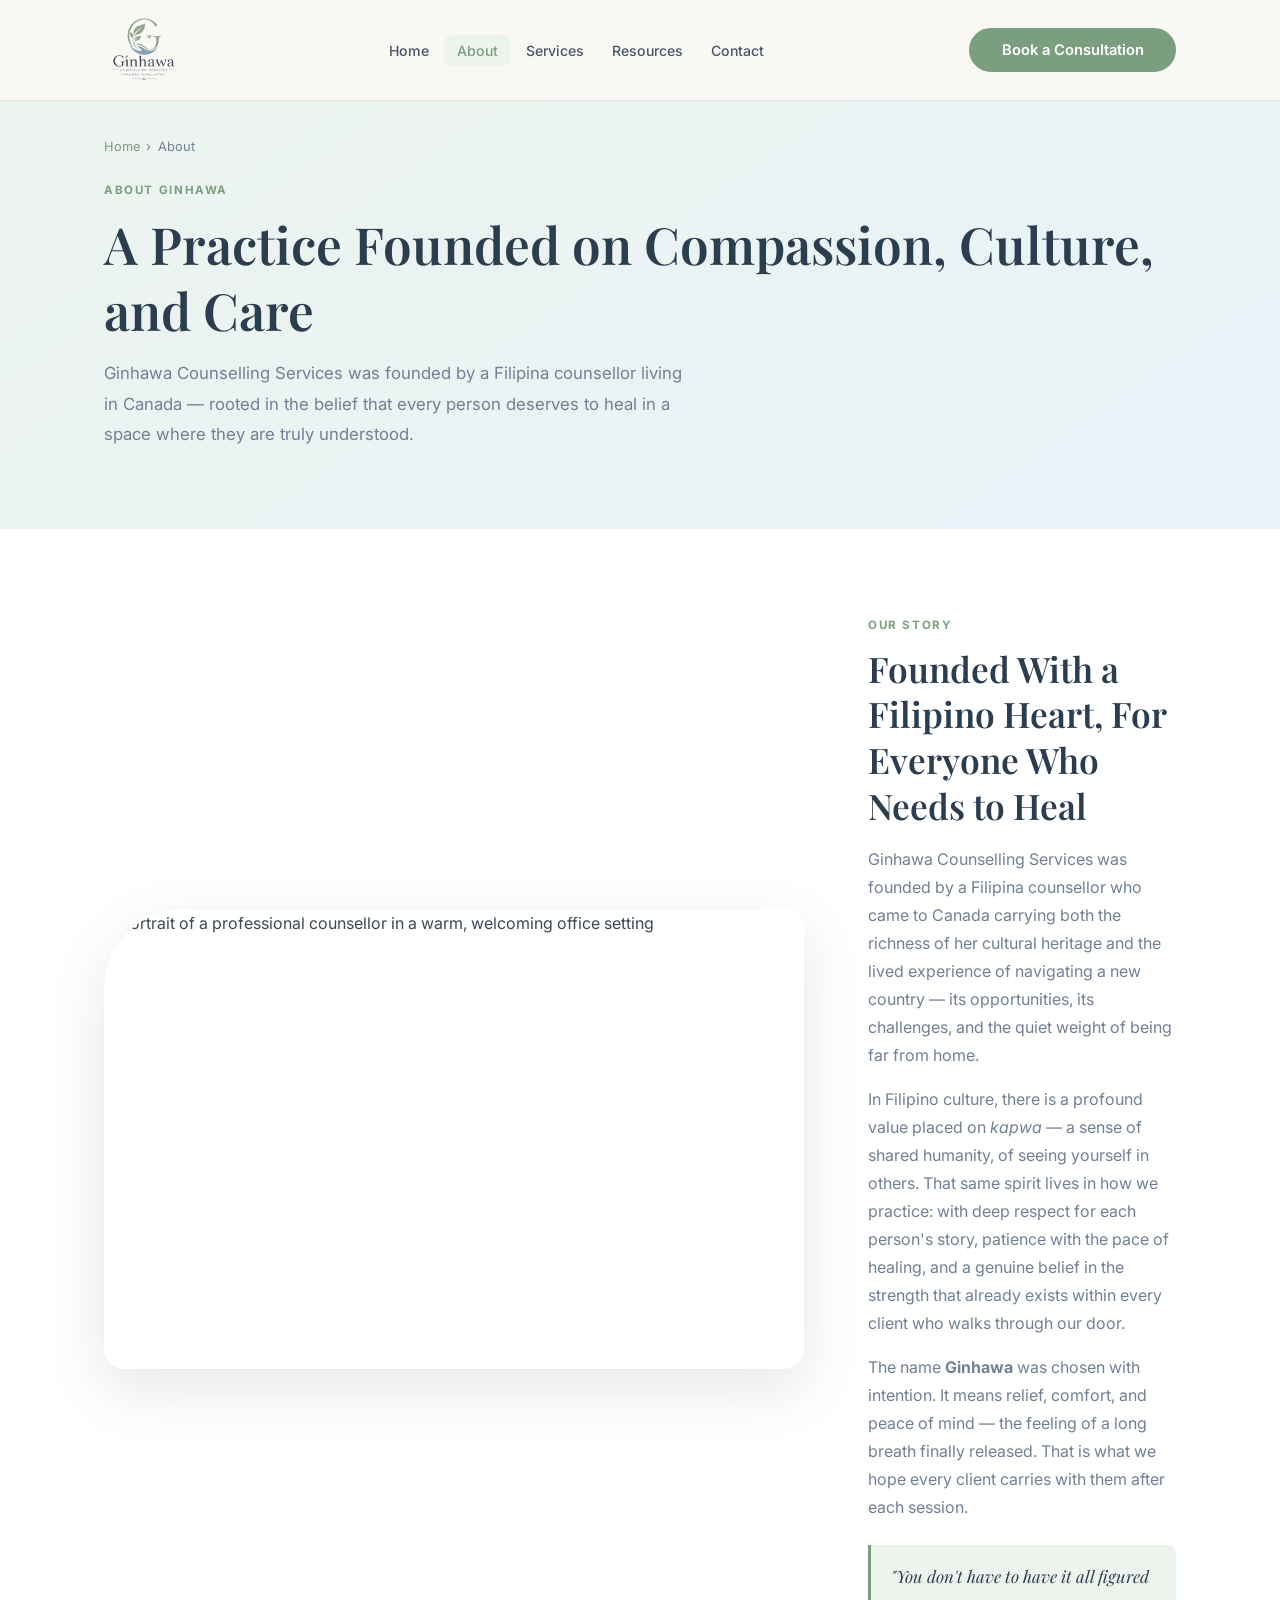
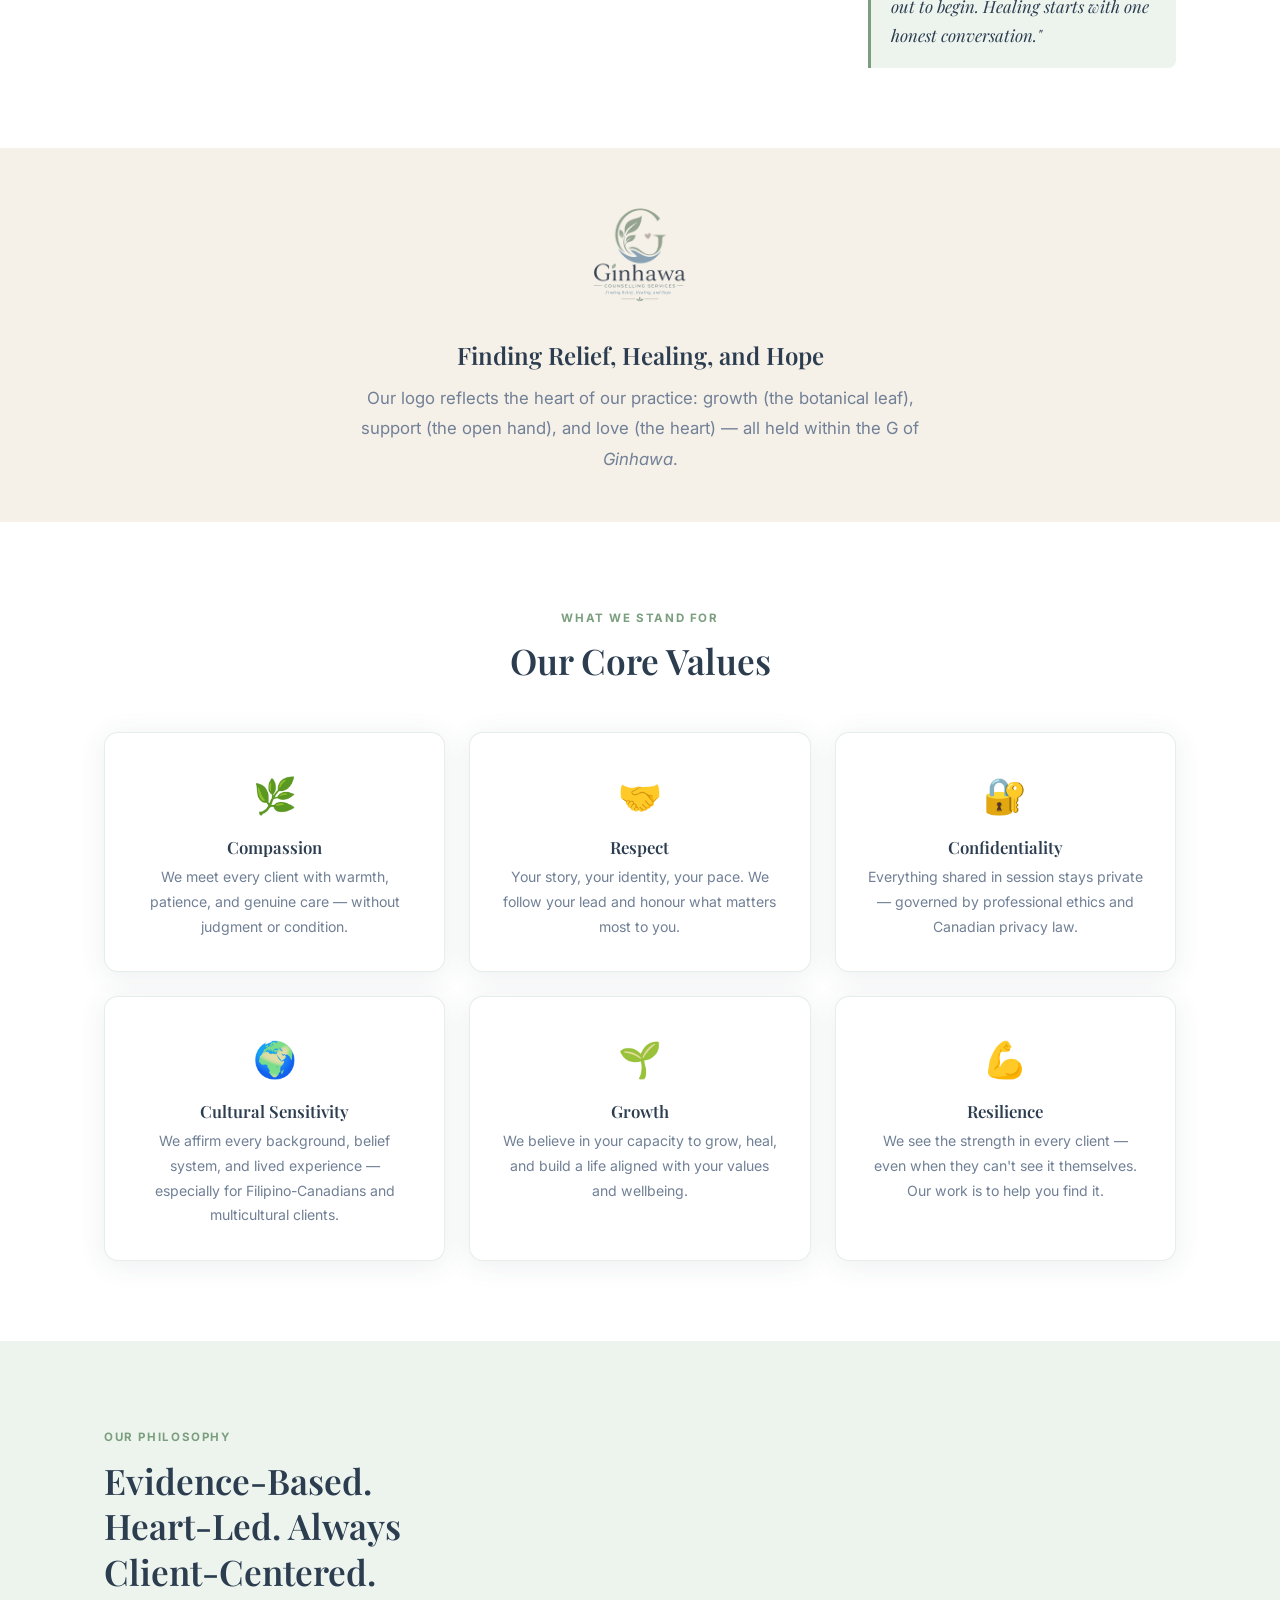
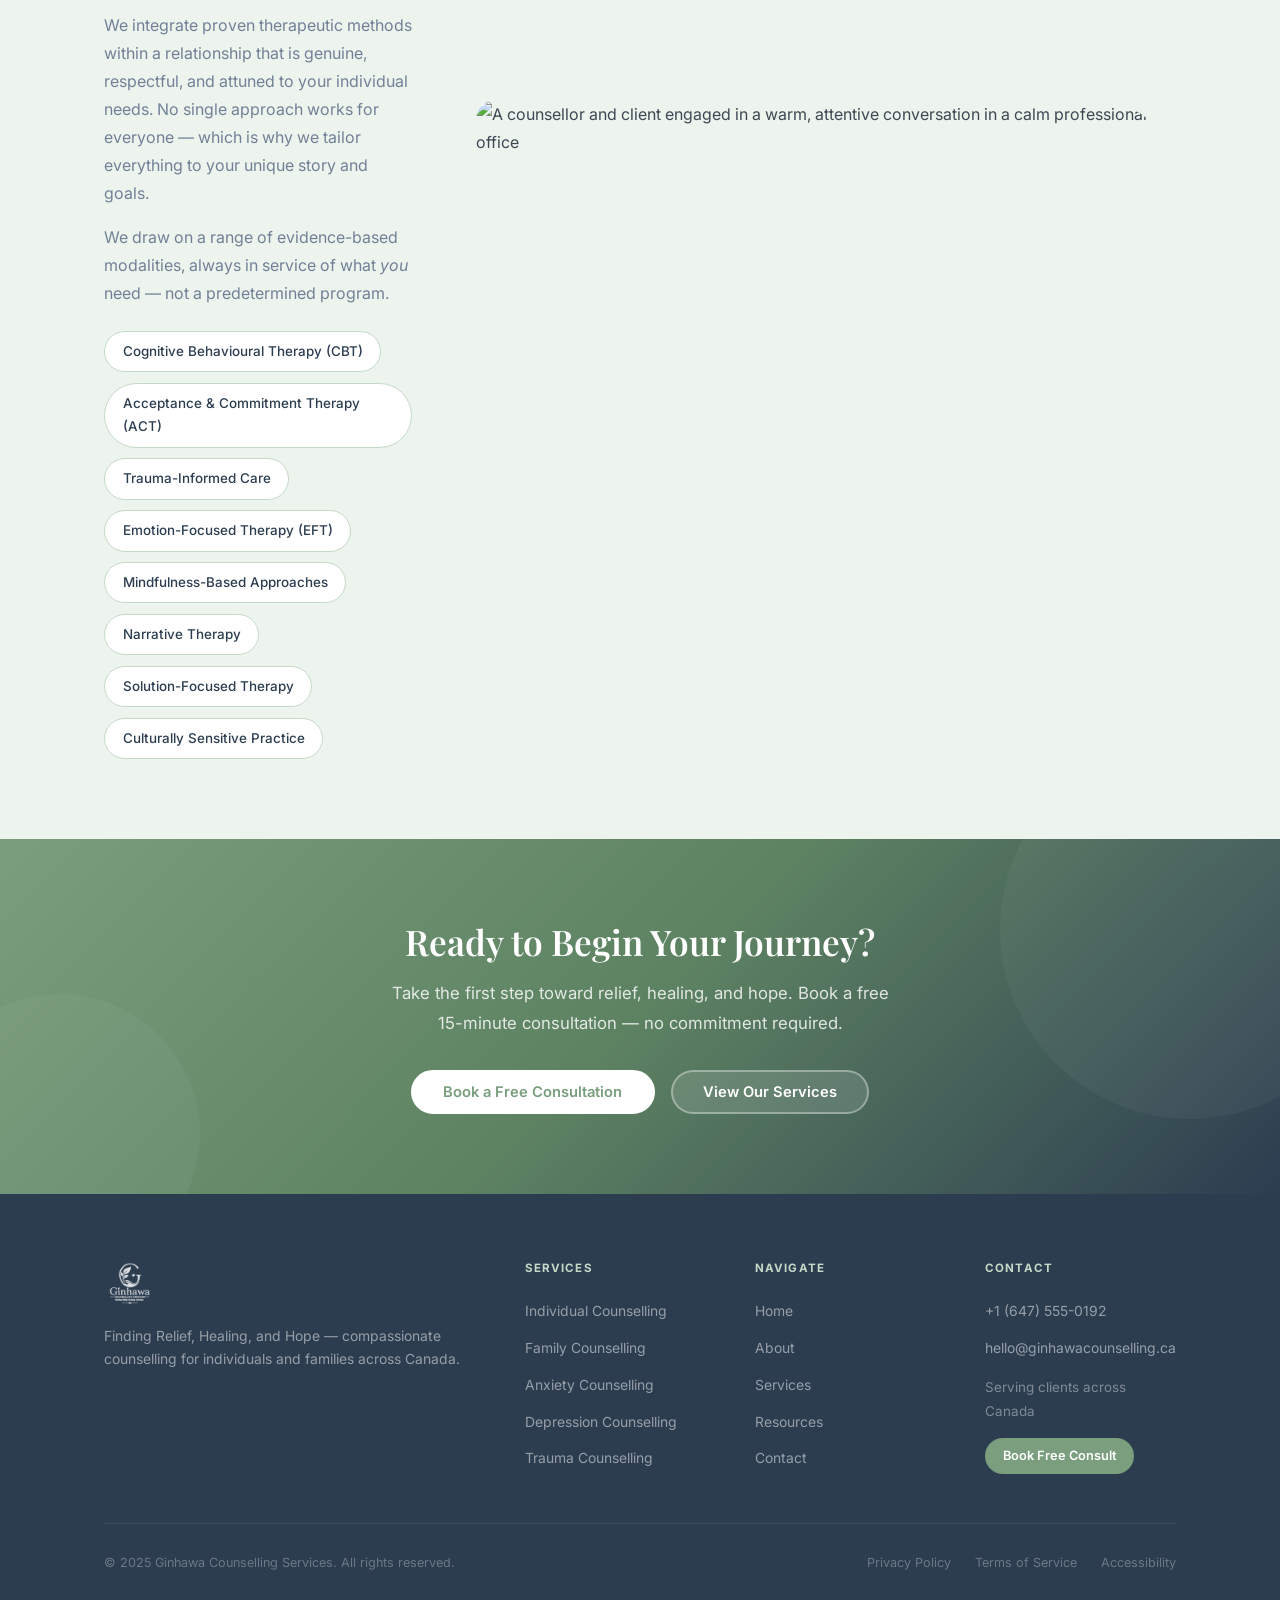
==== pages/about.html @ 5e73f0dd "Add files via upload First commit" ====
<!DOCTYPE html>
<html lang="en">
<head>
<meta charset="UTF-8">
<meta name="viewport" content="width=device-width, initial-scale=1.0">
<title>About Us | Filipino Counsellor in Canada | Ginhawa Counselling Services</title>
<meta name="description" content="Meet the founder of Ginhawa Counselling Services — a Filipina counsellor in Canada offering culturally informed, compassionate mental health support for individuals and families.">
<meta name="keywords" content="Filipino counsellor Canada, counsellor in Canada, mental health therapist Canada, culturally informed counselling Canada">
<link rel="canonical" href="https://ginhawacounselling.ca/pages/about.html">
<meta property="og:title" content="About Ginhawa Counselling Services | Filipino Counsellor in Canada">
<meta property="og:description" content="A Filipina-founded counselling practice offering compassionate, culturally sensitive mental health care across Canada.">
<meta property="og:type" content="website">
<link rel="preconnect" href="https://fonts.googleapis.com">
<link rel="preconnect" href="https://fonts.gstatic.com" crossorigin>
<link href="https://fonts.googleapis.com/css2?family=Playfair+Display:ital,wght@0,400;0,600;1,400&family=Inter:wght@300;400;500;600;700&display=swap" rel="stylesheet">
<link rel="stylesheet" href="../assets/style.css">
</head>
<body>

<nav class="nav" role="navigation" aria-label="Main navigation">
  <div class="container">
    <div class="nav-inner">
      <a href="../index.html" class="nav-logo">
        <img src="../assets/logo.png" alt="Ginhawa Counselling Services logo" width="140" height="52">
      </a>
      <ul class="nav-links">
        <li><a href="../index.html">Home</a></li>
        <li><a href="about.html" class="active">About</a></li>
        <li><a href="services.html">Services</a></li>
        <li><a href="blog.html">Resources</a></li>
        <li><a href="contact.html">Contact</a></li>
      </ul>
      <a href="contact.html" class="btn btn-primary nav-cta">Book a Consultation</a>
      <button class="nav-hamburger" aria-label="Toggle menu"><span></span><span></span><span></span></button>
    </div>
  </div>
</nav>
<div class="mobile-nav">
  <a href="../index.html">Home</a><a href="about.html">About</a><a href="services.html">Services</a><a href="blog.html">Resources</a><a href="contact.html">Contact</a>
  <a href="contact.html" class="btn btn-primary">Book a Consultation</a>
</div>

<main>
<!-- PAGE HERO -->
<section class="page-hero" aria-labelledby="about-heading">
  <div class="container">
    <nav class="breadcrumb" aria-label="Breadcrumb">
      <a href="../index.html">Home</a><span>›</span><span>About</span>
    </nav>
    <span class="label">About Ginhawa</span>
    <h1 id="about-heading">A Practice Founded on Compassion, Culture, and Care</h1>
    <p class="subtitle">Ginhawa Counselling Services was founded by a Filipina counsellor living in Canada — rooted in the belief that every person deserves to heal in a space where they are truly understood.</p>
  </div>
</section>

<!-- FOUNDER STORY -->
<section class="section" style="background:var(--white)">
  <div class="container">
    <div style="display:grid;grid-template-columns:1fr 1fr;gap:4rem;align-items:center">
      <div>
        <img src="https://images.unsplash.com/photo-1543269664-56d93c1b41a6?w=700&q=80"
          alt="Portrait of a professional counsellor in a warm, welcoming office setting"
          style="width:100%;height:460px;object-fit:cover;border-radius:80px 20px 20px 20px;box-shadow:0 20px 60px rgba(44,61,80,.13)"
          width="700" height="460" loading="lazy">
      </div>
      <div>
        <span class="label">Our Story</span>
        <h2>Founded With a Filipino Heart, For Everyone Who Needs to Heal</h2>
        <p style="color:var(--muted);margin:1rem 0">Ginhawa Counselling Services was founded by a Filipina counsellor who came to Canada carrying both the richness of her cultural heritage and the lived experience of navigating a new country — its opportunities, its challenges, and the quiet weight of being far from home.</p>
        <p style="color:var(--muted);margin-bottom:1rem">In Filipino culture, there is a profound value placed on <em>kapwa</em> — a sense of shared humanity, of seeing yourself in others. That same spirit lives in how we practice: with deep respect for each person's story, patience with the pace of healing, and a genuine belief in the strength that already exists within every client who walks through our door.</p>
        <p style="color:var(--muted);margin-bottom:1.5rem">The name <strong>Ginhawa</strong> was chosen with intention. It means relief, comfort, and peace of mind — the feeling of a long breath finally released. That is what we hope every client carries with them after each session.</p>
        <div style="background:var(--sage-pale);border-left:3px solid var(--sage);padding:1.1rem 1.25rem;border-radius:0 var(--radius-sm) var(--radius-sm) 0">
          <p style="font-style:italic;color:var(--slate);font-family:'Playfair Display',serif;font-size:1.05rem">"You don't have to have it all figured out to begin. Healing starts with one honest conversation."</p>
        </div>
      </div>
    </div>
  </div>
</section>

<!-- LOGO FEATURE -->
<section class="section-sm" style="background:var(--linen)">
  <div class="container text-center">
    <img src="../assets/logo.png" alt="Ginhawa Counselling Services — Finding Relief, Healing, and Hope" style="height:120px;width:auto;margin:0 auto 1.5rem" width="120" height="120" loading="lazy">
    <h2 style="font-size:1.5rem">Finding Relief, Healing, and Hope</h2>
    <p class="subtitle" style="margin:0.75rem auto 0">Our logo reflects the heart of our practice: growth (the botanical leaf), support (the open hand), and love (the heart) — all held within the G of <em>Ginhawa</em>.</p>
  </div>
</section>

<!-- VALUES -->
<section class="section" style="background:var(--white)">
  <div class="container">
    <div class="text-center" style="margin-bottom:3rem">
      <span class="label">What We Stand For</span>
      <h2>Our Core Values</h2>
    </div>
    <div class="grid-3">
      <div class="card" style="text-align:center">
        <div style="font-size:2.2rem;margin-bottom:.65rem">🌿</div>
        <h3 style="font-size:1.05rem;margin-bottom:.4rem">Compassion</h3>
        <p style="font-size:.88rem;color:var(--muted)">We meet every client with warmth, patience, and genuine care — without judgment or condition.</p>
      </div>
      <div class="card" style="text-align:center">
        <div style="font-size:2.2rem;margin-bottom:.65rem">🤝</div>
        <h3 style="font-size:1.05rem;margin-bottom:.4rem">Respect</h3>
        <p style="font-size:.88rem;color:var(--muted)">Your story, your identity, your pace. We follow your lead and honour what matters most to you.</p>
      </div>
      <div class="card" style="text-align:center">
        <div style="font-size:2.2rem;margin-bottom:.65rem">🔐</div>
        <h3 style="font-size:1.05rem;margin-bottom:.4rem">Confidentiality</h3>
        <p style="font-size:.88rem;color:var(--muted)">Everything shared in session stays private — governed by professional ethics and Canadian privacy law.</p>
      </div>
      <div class="card" style="text-align:center">
        <div style="font-size:2.2rem;margin-bottom:.65rem">🌍</div>
        <h3 style="font-size:1.05rem;margin-bottom:.4rem">Cultural Sensitivity</h3>
        <p style="font-size:.88rem;color:var(--muted)">We affirm every background, belief system, and lived experience — especially for Filipino-Canadians and multicultural clients.</p>
      </div>
      <div class="card" style="text-align:center">
        <div style="font-size:2.2rem;margin-bottom:.65rem">🌱</div>
        <h3 style="font-size:1.05rem;margin-bottom:.4rem">Growth</h3>
        <p style="font-size:.88rem;color:var(--muted)">We believe in your capacity to grow, heal, and build a life aligned with your values and wellbeing.</p>
      </div>
      <div class="card" style="text-align:center">
        <div style="font-size:2.2rem;margin-bottom:.65rem">💪</div>
        <h3 style="font-size:1.05rem;margin-bottom:.4rem">Resilience</h3>
        <p style="font-size:.88rem;color:var(--muted)">We see the strength in every client — even when they can't see it themselves. Our work is to help you find it.</p>
      </div>
    </div>
  </div>
</section>

<!-- COUNSELLING PHILOSOPHY -->
<section class="section" style="background:var(--sage-pale)">
  <div class="container">
    <div style="display:grid;grid-template-columns:1fr 1fr;gap:4rem;align-items:center">
      <div>
        <span class="label">Our Philosophy</span>
        <h2>Evidence-Based. Heart-Led. Always Client-Centered.</h2>
        <p style="color:var(--muted);margin:1rem 0">We integrate proven therapeutic methods within a relationship that is genuine, respectful, and attuned to your individual needs. No single approach works for everyone — which is why we tailor everything to your unique story and goals.</p>
        <p style="color:var(--muted);margin-bottom:1.5rem">We draw on a range of evidence-based modalities, always in service of what <em>you</em> need — not a predetermined program.</p>
        <div class="pill-wrap">
          <span class="pill">Cognitive Behavioural Therapy (CBT)</span>
          <span class="pill">Acceptance &amp; Commitment Therapy (ACT)</span>
          <span class="pill">Trauma-Informed Care</span>
          <span class="pill">Emotion-Focused Therapy (EFT)</span>
          <span class="pill">Mindfulness-Based Approaches</span>
          <span class="pill">Narrative Therapy</span>
          <span class="pill">Solution-Focused Therapy</span>
          <span class="pill">Culturally Sensitive Practice</span>
        </div>
      </div>
      <div>
        <img src="https://images.unsplash.com/photo-1541178735493-479c1a27ed24?w=700&q=80"
          alt="A counsellor and client engaged in a warm, attentive conversation in a calm professional office"
          style="width:100%;height:380px;object-fit:cover;border-radius:20px 80px 20px 20px"
          width="700" height="380" loading="lazy">
      </div>
    </div>
  </div>
</section>

<!-- CTA -->
<section class="cta-banner">
  <div class="container">
    <h2>Ready to Begin Your Journey?</h2>
    <p>Take the first step toward relief, healing, and hope. Book a free 15-minute consultation — no commitment required.</p>
    <div class="cta-btns">
      <a href="contact.html" class="btn btn-white">Book a Free Consultation</a>
      <a href="services.html" class="btn btn-ghost">View Our Services</a>
    </div>
  </div>
</section>
</main>

<footer class="footer" role="contentinfo">
  <div class="container">
    <div class="footer-grid">
      <div><div class="footer-logo"><img src="../assets/logo.png" alt="Ginhawa Counselling Services" width="130" height="48"></div><p class="footer-tagline">Finding Relief, Healing, and Hope — compassionate counselling for individuals and families across Canada.</p></div>
      <div><div class="footer-col-title">Services</div><ul class="footer-links"><li><a href="individual.html">Individual Counselling</a></li><li><a href="family.html">Family Counselling</a></li><li><a href="anxiety.html">Anxiety Counselling</a></li><li><a href="depression.html">Depression Counselling</a></li><li><a href="trauma.html">Trauma Counselling</a></li></ul></div>
      <div><div class="footer-col-title">Navigate</div><ul class="footer-links"><li><a href="../index.html">Home</a></li><li><a href="about.html">About</a></li><li><a href="services.html">Services</a></li><li><a href="blog.html">Resources</a></li><li><a href="contact.html">Contact</a></li></ul></div>
      <div><div class="footer-col-title">Contact</div><ul class="footer-links"><li><a href="tel:+16475550192">+1 (647) 555-0192</a></li><li><a href="mailto:hello@ginhawacounselling.ca">hello@ginhawacounselling.ca</a></li><li style="color:rgba(255,255,255,.4);font-size:.84rem;padding-top:.4rem">Serving clients across Canada</li><li style="margin-top:.9rem"><a href="contact.html" style="background:var(--sage);color:white;padding:.45rem 1.1rem;border-radius:50px;font-size:.8rem;font-weight:600;display:inline-block">Book Free Consult</a></li></ul></div>
    </div>
    <div class="footer-bottom"><p class="footer-copy">© 2025 Ginhawa Counselling Services. All rights reserved.</p><div class="footer-legal"><a href="#">Privacy Policy</a><a href="#">Terms of Service</a><a href="#">Accessibility</a></div></div>
  </div>
</footer>
<script src="../assets/nav.js"></script>
</body>
</html>
---- assets/style.css ----
/* =============================================
   GINHAWA COUNSELLING SERVICES — SHARED STYLES
   ============================================= */
:root {
  --sage:        #7A9E7E;
  --sage-dark:   #5D8262;
  --sage-light:  #C4D9C6;
  --sage-pale:   #EDF4EE;
  --sky:         #7B9EB5;
  --sky-pale:    #E8F2F8;
  --taupe:       #B09080;
  --linen:       #F5F0E8;
  --cream:       #FAF8F5;
  --slate:       #2C3D50;
  --slate-mid:   #4A5568;
  --text:        #3D4852;
  --muted:       #718096;
  --white:       #FFFFFF;
  --border:      rgba(122,158,126,0.18);
  --radius:      14px;
  --radius-sm:   8px;
  --shadow:      0 4px 28px rgba(44,61,80,0.09);
  --shadow-lg:   0 12px 48px rgba(44,61,80,0.14);
}

*, *::before, *::after { box-sizing: border-box; margin: 0; padding: 0; }
html { scroll-behavior: smooth; }

body {
  font-family: 'Inter', sans-serif;
  font-size: 16px;
  line-height: 1.75;
  color: var(--text);
  background: var(--cream);
}

h1,h2,h3,h4,h5 {
  font-family: 'Playfair Display', Georgia, serif;
  line-height: 1.3;
  color: var(--slate);
}
h1 { font-size: clamp(2rem, 5vw, 3.2rem); font-weight: 600; }
h2 { font-size: clamp(1.6rem, 3.5vw, 2.2rem); font-weight: 600; }
h3 { font-size: clamp(1.1rem, 2.5vw, 1.4rem); font-weight: 600; }
h4 { font-size: 1rem; font-weight: 600; }

p { color: var(--text); }
a { color: var(--sage); text-decoration: none; transition: color .2s; }
a:hover { color: var(--slate); }
img { max-width: 100%; height: auto; display: block; }

.container { max-width: 1120px; margin: 0 auto; padding: 0 1.5rem; }
.section    { padding: 5rem 0; }
.section-sm { padding: 3rem 0; }
.text-center { text-align: center; }
.text-center .subtitle { margin-left: auto; margin-right: auto; }

/* Label / eyebrow */
.label {
  display: inline-block;
  font-size: 0.72rem;
  font-weight: 700;
  letter-spacing: 0.14em;
  text-transform: uppercase;
  color: var(--sage);
  margin-bottom: 0.65rem;
}

.subtitle {
  font-size: 1.05rem;
  color: var(--muted);
  max-width: 580px;
  line-height: 1.8;
}

/* Buttons */
.btn {
  display: inline-flex;
  align-items: center;
  justify-content: center;
  gap: .45rem;
  padding: .8rem 1.9rem;
  border-radius: 50px;
  font-family: 'Inter', sans-serif;
  font-size: .92rem;
  font-weight: 600;
  cursor: pointer;
  border: 2px solid transparent;
  transition: all .22s ease;
  text-decoration: none;
  white-space: nowrap;
  line-height: 1;
}
.btn-primary  { background: var(--sage);  color: var(--white); border-color: var(--sage); }
.btn-primary:hover  { background: var(--sage-dark); border-color: var(--sage-dark); color: var(--white); transform: translateY(-2px); box-shadow: 0 8px 24px rgba(122,158,126,.35); }
.btn-outline  { background: transparent; color: var(--slate); border-color: var(--slate); }
.btn-outline:hover  { background: var(--slate); color: var(--white); transform: translateY(-2px); }
.btn-white    { background: var(--white);  color: var(--sage);  border-color: var(--white); }
.btn-white:hover    { background: var(--linen); color: var(--slate); transform: translateY(-2px); }
.btn-ghost    { background: rgba(255,255,255,.12); color: var(--white); border-color: rgba(255,255,255,.35); }
.btn-ghost:hover    { background: rgba(255,255,255,.22); color: var(--white); }

/* Cards */
.card {
  background: var(--white);
  border-radius: var(--radius);
  padding: 2rem;
  box-shadow: var(--shadow);
  border: 1px solid var(--border);
  transition: transform .25s, box-shadow .25s;
}
.card:hover { transform: translateY(-4px); box-shadow: var(--shadow-lg); }

/* Grids */
.grid-2 { display: grid; grid-template-columns: repeat(auto-fit, minmax(260px,1fr)); gap: 2rem; }
.grid-3 { display: grid; grid-template-columns: repeat(auto-fit, minmax(300px,1fr)); gap: 1.5rem; }
.grid-4 { display: grid; grid-template-columns: repeat(auto-fit, minmax(190px,1fr)); gap: 1.25rem; }

/* ===================== NAV ===================== */
.nav {
  position: fixed; top: 0; left: 0; right: 0;
  z-index: 1000;
  background: rgba(250,248,245,.96);
  backdrop-filter: blur(14px);
  border-bottom: 1px solid var(--border);
  transition: box-shadow .3s;
}
.nav.scrolled { box-shadow: 0 2px 20px rgba(44,61,80,.1); }

.nav-inner {
  display: flex; align-items: center;
  justify-content: space-between;
  /*height: 74px;*/ height: 100px; gap: 1.5rem;
}

.nav-logo { display:flex; align-items:center; text-decoration:none; flex-shrink:0; }
.nav-logo img { /*height: 52px;*/ height: 80px; width: auto; }

.nav-links { display:flex; align-items:center; gap:.15rem; list-style:none; }
.nav-links a {
  font-size: .88rem; font-weight: 500; color: var(--slate-mid);
  padding: .45rem .8rem; border-radius: var(--radius-sm);
  transition: all .2s; text-decoration: none;
}
.nav-links a:hover, .nav-links a.active { background: var(--sage-pale); color: var(--sage); }

.nav-hamburger {
  display: none; flex-direction: column; gap: 5px;
  background: none; border: none; cursor: pointer; padding: 4px;
}
.nav-hamburger span { display:block; width:22px; height:2px; background:var(--slate); border-radius:2px; transition: all .3s; }

.mobile-nav {
  display: none; position: fixed;
  top: 74px; left: 0; right: 0;
  background: var(--cream); border-bottom: 1px solid var(--border);
  padding: 1rem 1.5rem 1.5rem; z-index: 999;
  box-shadow: 0 8px 32px rgba(44,61,80,.1);
}
.mobile-nav.open { display: block; }
.mobile-nav a { display:block; padding:.75rem 0; font-size:1rem; font-weight:500; color:var(--slate-mid); border-bottom:1px solid var(--border); text-decoration:none; }
.mobile-nav .btn { margin-top:1rem; width:100%; justify-content:center; }

/* ===================== HERO ===================== */
.hero {
  min-height: 100vh;
  display: flex; align-items: center;
  padding-top: 74px;
  position: relative; overflow: hidden;
  background: linear-gradient(145deg, #EDF4EE 0%, #F5F0E8 55%, #E8F2F8 100%);
}

.hero-breathe {
  position: absolute; top: 50%; right: -8%;
  transform: translateY(-50%);
  width: 560px; height: 560px; pointer-events: none;
}
.hero-breathe circle {
  fill: none; stroke-width: 1;
  animation: breathe 7s ease-in-out infinite;
  transform-origin: center;
}
.hero-breathe circle:nth-child(1) { stroke: rgba(122,158,126,.14); animation-delay:0s; }
.hero-breathe circle:nth-child(2) { stroke: rgba(123,158,181,.1);  animation-delay:.6s; }
.hero-breathe circle:nth-child(3) { stroke: rgba(122,158,126,.1);  animation-delay:1.2s; }
.hero-breathe circle:nth-child(4) { stroke: rgba(123,158,181,.07); animation-delay:1.8s; }
.hero-breathe circle:nth-child(5) { stroke: rgba(122,158,126,.06); animation-delay:2.4s; }
@keyframes breathe {
  0%,100% { transform: scale(.8); opacity: .5; }
  50%      { transform: scale(1.15); opacity: 1; }
}

.hero-inner {
  display: grid; grid-template-columns: 1fr 1fr;
  gap: 3.5rem; align-items: center; width: 100%;
  position: relative; z-index: 2;
}
.hero-eyebrow { display:flex; align-items:center; gap:.5rem; margin-bottom:1rem; }
.hero-eyebrow::before { content:''; display:block; width:24px; height:2px; background:var(--sage); }
.hero-eyebrow span { font-size:.74rem; font-weight:700; letter-spacing:.14em; text-transform:uppercase; color:var(--sage); }
.hero h1 { margin-bottom:1.1rem; }
.hero-sub { font-size:1.1rem; color:var(--muted); max-width:480px; margin-bottom:2.2rem; }
.hero-btns { display:flex; gap:1rem; flex-wrap:wrap; }

.hero-img-wrap { position:relative; }
.hero-img {
  width: 100%; height: 500px; object-fit: cover;
  border-radius: 20px 20px 80px 20px;
  box-shadow: 0 20px 60px rgba(44,61,80,.15);
}
.hero-badge {
  position:absolute; bottom:1.75rem; left:-1.75rem;
  background:var(--white); border-radius:var(--radius);
  padding:.9rem 1.1rem; box-shadow:var(--shadow-lg);
  border:1px solid var(--border);
  display:flex; align-items:center; gap:.7rem; min-width:190px;
}
.hero-badge-icon { width:40px; height:40px; background:var(--sage-pale); border-radius:9px; display:flex; align-items:center; justify-content:center; flex-shrink:0; }
.hero-badge-label { font-size:.68rem; font-weight:700; text-transform:uppercase; letter-spacing:.08em; color:var(--muted); }
.hero-badge-value { font-family:'Playfair Display',serif; font-size:.92rem; font-weight:600; color:var(--slate); }

/* ===================== MEANING STRIP ===================== */
.meaning {
  background: var(--slate); padding: 4.5rem 0;
  position: relative; overflow: hidden;
}
.meaning::before {
  content: 'Ginhawa';
  position: absolute; font-family:'Playfair Display',serif;
  font-size: 16vw; color: rgba(255,255,255,.025);
  top:50%; left:50%; transform:translate(-50%,-50%);
  white-space:nowrap; pointer-events:none; line-height:1;
}
.meaning-inner { display:flex; align-items:center; gap:3.5rem; position:relative; z-index:2; }
.meaning-word { font-family:'Playfair Display',serif; font-size:clamp(3rem,7vw,5.5rem); font-style:italic; color:var(--white); flex-shrink:0; line-height:1; opacity:.92; }
.meaning-line { width:2px; height:70px; background:var(--sage); flex-shrink:0; }
.meaning-copy { flex:1; color:rgba(255,255,255,.78); font-size:1rem; line-height:1.85; }
.meaning-copy strong { color:var(--white); font-weight:500; }
.meaning-tags { display:flex; flex-wrap:wrap; gap:.5rem; margin-top:1rem; }
.meaning-tag { padding:.28rem .9rem; background:rgba(122,158,126,.22); border:1px solid rgba(122,158,126,.4); border-radius:50px; font-size:.8rem; color:var(--sage-light); font-weight:500; }

/* ===================== SERVICE CARDS ===================== */
.svc-card {
  background:var(--cream); border-radius:var(--radius);
  padding:1.75rem; border:1px solid var(--border);
  transition:all .25s; cursor:pointer; text-decoration:none;
  display:block;
}
.svc-card:hover { background:var(--sage-pale); border-color:var(--sage); transform:translateY(-4px); box-shadow:0 12px 36px rgba(122,158,126,.15); }
.svc-icon { width:50px; height:50px; background:var(--sage-pale); border-radius:11px; display:flex; align-items:center; justify-content:center; margin-bottom:1.1rem; transition:background .25s; }
.svc-card:hover .svc-icon { background:var(--white); }
.svc-icon svg { width:24px; height:24px; color:var(--sage); }
.svc-card h3 { font-size:1rem; margin-bottom:.45rem; }
.svc-card p  { font-size:.88rem; color:var(--muted); line-height:1.65; }
.svc-link    { font-size:.82rem; font-weight:700; color:var(--sage); margin-top:.9rem; display:inline-flex; align-items:center; gap:.3rem; }

/* ===================== WHY SECTION ===================== */
.why-grid { display:grid; grid-template-columns:1fr 1fr; gap:4rem; align-items:center; }
.why-img  { width:100%; height:460px; object-fit:cover; border-radius:80px 20px 20px 20px; }
.why-item { display:flex; gap:.9rem; margin-bottom:1.4rem; }
.why-icon { width:42px; height:42px; background:var(--sage-pale); border-radius:9px; display:flex; align-items:center; justify-content:center; flex-shrink:0; margin-top:.1rem; }
.why-icon svg { width:20px; height:20px; color:var(--sage); }
.why-item h4 { margin-bottom:.2rem; }
.why-item p  { font-size:.88rem; color:var(--muted); }

/* ===================== TESTIMONIALS ===================== */
.testi-card { background:var(--white); border-radius:var(--radius); padding:1.75rem; box-shadow:var(--shadow); border:1px solid var(--border); position:relative; }
.testi-card::before { content:'\201C'; position:absolute; top:.8rem; right:1.2rem; font-family:'Playfair Display',serif; font-size:4.5rem; color:var(--sage-pale); line-height:1; }
.testi-stars { color:#F4A847; font-size:.88rem; margin-bottom:.85rem; }
.testi-text  { font-size:.9rem; color:var(--text); line-height:1.75; margin-bottom:1.3rem; font-style:italic; }
.testi-author { display:flex; align-items:center; gap:.7rem; }
.testi-avatar { width:42px; height:42px; border-radius:50%; background:var(--sage-pale); display:flex; align-items:center; justify-content:center; font-weight:700; color:var(--sage); font-size:.88rem; flex-shrink:0; }
.testi-name   { font-weight:700; font-size:.88rem; color:var(--slate); }
.testi-role   { font-size:.75rem; color:var(--muted); }

/* ===================== CTA BANNER ===================== */
.cta-banner {
  background: linear-gradient(135deg, var(--sage) 0%, var(--sage-dark) 50%, var(--slate) 100%);
  padding: 5rem 0; text-align:center; position:relative; overflow:hidden;
}
.cta-banner::before { content:''; position:absolute; top:-100px; right:-100px; width:380px; height:380px; border-radius:50%; background:rgba(255,255,255,.04); }
.cta-banner::after  { content:''; position:absolute; bottom:-80px; left:-80px; width:280px; height:280px; border-radius:50%; background:rgba(255,255,255,.04); }
.cta-banner h2 { color:var(--white); margin-bottom:.9rem; position:relative; z-index:2; }
.cta-banner p  { color:rgba(255,255,255,.82); font-size:1.05rem; margin-bottom:2rem; max-width:520px; margin-left:auto; margin-right:auto; position:relative; z-index:2; }
.cta-btns { display:flex; gap:1rem; justify-content:center; flex-wrap:wrap; position:relative; z-index:2; }

/* ===================== PAGE HERO ===================== */
.page-hero {
  background: linear-gradient(145deg, var(--sage-pale) 0%, var(--sky-pale) 100%);
  padding: 8.5rem 0 5rem;
}
.page-hero h1 { margin-bottom:.9rem; }
.page-hero .subtitle { font-size:1.05rem; }

/* ===================== FAQ ===================== */
.faq-item  { border-bottom:1px solid var(--border); }
.faq-q {
  display:flex; justify-content:space-between; align-items:center;
  padding:1.15rem 0; cursor:pointer; gap:1rem;
  font-family:'Playfair Display',serif; font-weight:600;
  color:var(--slate); font-size:1rem; user-select:none;
}
.faq-ico {
  width:26px; height:26px; border-radius:50%; background:var(--sage-pale);
  display:flex; align-items:center; justify-content:center;
  flex-shrink:0; color:var(--sage); font-size:1.1rem; font-weight:400;
  transition:all .3s;
}
.faq-item.open .faq-ico { background:var(--sage); color:var(--white); transform:rotate(45deg); }
.faq-ans { max-height:0; overflow:hidden; transition:max-height .4s ease; }
.faq-item.open .faq-ans { max-height:320px; }
.faq-ans-inner { padding-bottom:1.15rem; color:var(--muted); font-size:.93rem; line-height:1.78; }

/* ===================== BLOG CARDS ===================== */
.blog-card { background:var(--white); border-radius:var(--radius); overflow:hidden; border:1px solid var(--border); transition:all .25s; text-decoration:none; display:block; }
.blog-card:hover { transform:translateY(-4px); box-shadow:var(--shadow-lg); }
.blog-img { width:100%; height:195px; object-fit:cover; }
.blog-body { padding:1.35rem; }
.blog-tag  { font-size:.7rem; font-weight:700; letter-spacing:.08em; text-transform:uppercase; color:var(--sage); margin-bottom:.45rem; display:block; }
.blog-card h4 { font-size:.97rem; margin-bottom:.4rem; line-height:1.4; color:var(--slate); }
.blog-card p  { font-size:.84rem; color:var(--muted); }
.blog-meta { font-size:.75rem; color:var(--muted); margin-top:.85rem; display:flex; gap:1rem; }

/* ===================== CONTACT ===================== */
.contact-grid { display:grid; grid-template-columns:1fr 1.45fr; gap:3rem; align-items:start; }
.contact-item { display:flex; align-items:flex-start; gap:.9rem; margin-bottom:1.35rem; }
.contact-ico  { width:42px; height:42px; background:var(--sage-pale); border-radius:9px; display:flex; align-items:center; justify-content:center; flex-shrink:0; }
.contact-ico svg { width:20px; height:20px; color:var(--sage); }
.contact-lbl  { font-size:.72rem; font-weight:700; text-transform:uppercase; letter-spacing:.08em; color:var(--muted); margin-bottom:.15rem; }
.contact-val  { font-size:.93rem; color:var(--slate); font-weight:500; }

.form-wrap { background:var(--white); border-radius:var(--radius); padding:2.25rem; box-shadow:var(--shadow); border:1px solid var(--border); }
.form-row   { display:grid; grid-template-columns:1fr 1fr; gap:1rem; }
.form-grp   { margin-bottom:1.15rem; }
.form-grp label { display:block; font-size:.82rem; font-weight:600; color:var(--slate-mid); margin-bottom:.35rem; }
.form-grp input, .form-grp select, .form-grp textarea {
  width:100%; padding:.7rem .95rem;
  border:1.5px solid rgba(44,61,80,.14); border-radius:var(--radius-sm);
  font-family:'Inter',sans-serif; font-size:.88rem; color:var(--text);
  background:var(--cream); transition:all .2s; outline:none; -webkit-appearance:none;
}
.form-grp input:focus, .form-grp select:focus, .form-grp textarea:focus {
  border-color:var(--sage); background:var(--white);
  box-shadow:0 0 0 3px rgba(122,158,126,.12);
}
.form-grp textarea { resize:vertical; min-height:110px; }
.form-submit { width:100%; padding:.95rem; border-radius:50px; font-size:.95rem; border:none; cursor:pointer; }
.form-note   { font-size:.75rem; color:var(--muted); text-align:center; margin-top:.65rem; display:flex; align-items:center; justify-content:center; gap:.35rem; }
.success-msg { background:var(--sage-pale); border:1px solid var(--sage-light); border-radius:var(--radius-sm); padding:.9rem; text-align:center; font-size:.88rem; color:var(--slate); display:none; margin-top:.75rem; }

/* ===================== FOOTER ===================== */
.footer { background:var(--slate); padding:4rem 0 2rem; }
.footer-grid { display:grid; grid-template-columns:2fr 1fr 1fr 1fr; gap:2.5rem; padding-bottom:2.5rem; border-bottom:1px solid rgba(255,255,255,.08); }
.footer-logo img { height:52px; width:auto; margin-bottom:.9rem; filter:brightness(0) invert(1); opacity:.85; }
.footer-tagline { font-size:.87rem; color:rgba(255,255,255,.5); line-height:1.7; margin-top:.5rem; }
.footer-col-title { font-size:.72rem; font-weight:700; letter-spacing:.1em; text-transform:uppercase; color:var(--sage-light); margin-bottom:1.1rem; }
.footer-links { list-style:none; }
.footer-links li { margin-bottom:.55rem; }
.footer-links a { font-size:.87rem; color:rgba(255,255,255,.5); text-decoration:none; transition:color .2s; }
.footer-links a:hover { color:var(--white); }
.footer-bottom { padding-top:1.75rem; display:flex; justify-content:space-between; align-items:center; flex-wrap:wrap; gap:1rem; }
.footer-copy   { font-size:.79rem; color:rgba(255,255,255,.3); }
.footer-legal  { display:flex; gap:1.5rem; }
.footer-legal a { font-size:.79rem; color:rgba(255,255,255,.3); text-decoration:none; }
.footer-legal a:hover { color:rgba(255,255,255,.6); }

/* ===================== SERVICE DETAIL ===================== */
.svc-detail-grid { display:grid; grid-template-columns:1fr 1fr; gap:4rem; align-items:center; }
.svc-detail-img  { width:100%; height:380px; object-fit:cover; border-radius:var(--radius); }
.check-list { list-style:none; margin-top:.75rem; }
.check-list li { display:flex; gap:.65rem; padding:.5rem 0; border-bottom:1px solid var(--border); font-size:.9rem; color:var(--text); }
.check-list li::before { content:'✓'; color:var(--sage); font-weight:700; flex-shrink:0; }

/* ===================== PILL TAGS ===================== */
.pill-wrap { display:flex; flex-wrap:wrap; gap:.65rem; margin-top:1.5rem; }
.pill { padding:.5rem 1.1rem; background:var(--white); border:1.5px solid var(--sage-light); border-radius:50px; font-size:.84rem; font-weight:500; color:var(--slate); transition:all .2s; }
.pill:hover { background:var(--sage); color:var(--white); border-color:var(--sage); cursor:pointer; }

/* ===================== BREADCRUMB ===================== */
.breadcrumb { font-size:.8rem; color:var(--muted); margin-bottom:1rem; display:flex; align-items:center; gap:.4rem; flex-wrap:wrap; }
.breadcrumb a { color:var(--sage); }
.breadcrumb span { color:var(--muted); }

/* ===================== MAP PLACEHOLDER ===================== */
.map-ph { background:var(--linen); border-radius:var(--radius); height:260px; display:flex; flex-direction:column; align-items:center; justify-content:center; border:2px dashed var(--sage-light); margin-top:1.75rem; gap:.5rem; }
.map-ph svg { width:36px; height:36px; color:var(--sage); opacity:.4; }
.map-ph p { font-size:.82rem; color:var(--muted); }

/* ===================== RESPONSIVE ===================== */
@media (max-width: 960px) {
  .hero-inner      { grid-template-columns: 1fr; }
  .hero-img-wrap   { display: none; }
  .hero            { min-height: auto; padding: 8rem 0 5rem; }
  .hero-breathe    { display: none; }
  .why-grid        { grid-template-columns: 1fr; }
  .why-img         { display: none; }
  .svc-detail-grid { grid-template-columns: 1fr; }
  .footer-grid     { grid-template-columns: 1fr 1fr; }
  .contact-grid    { grid-template-columns: 1fr; }
}
@media (max-width: 640px) {
  .nav-links, .nav-cta { display: none; }
  .nav-hamburger { display: flex; }
  .footer-grid   { grid-template-columns: 1fr; }
  .form-row      { grid-template-columns: 1fr; }
  .hero-btns     { flex-direction: column; }
  .cta-btns      { flex-direction: column; align-items: center; }
  .meaning-inner { flex-direction: column; gap: 1.5rem; text-align: center; }
  .meaning-line  { display: none; }
}
@media (prefers-reduced-motion: reduce) {
  .hero-breathe circle { animation: none; }
  * { transition: none !important; }
}
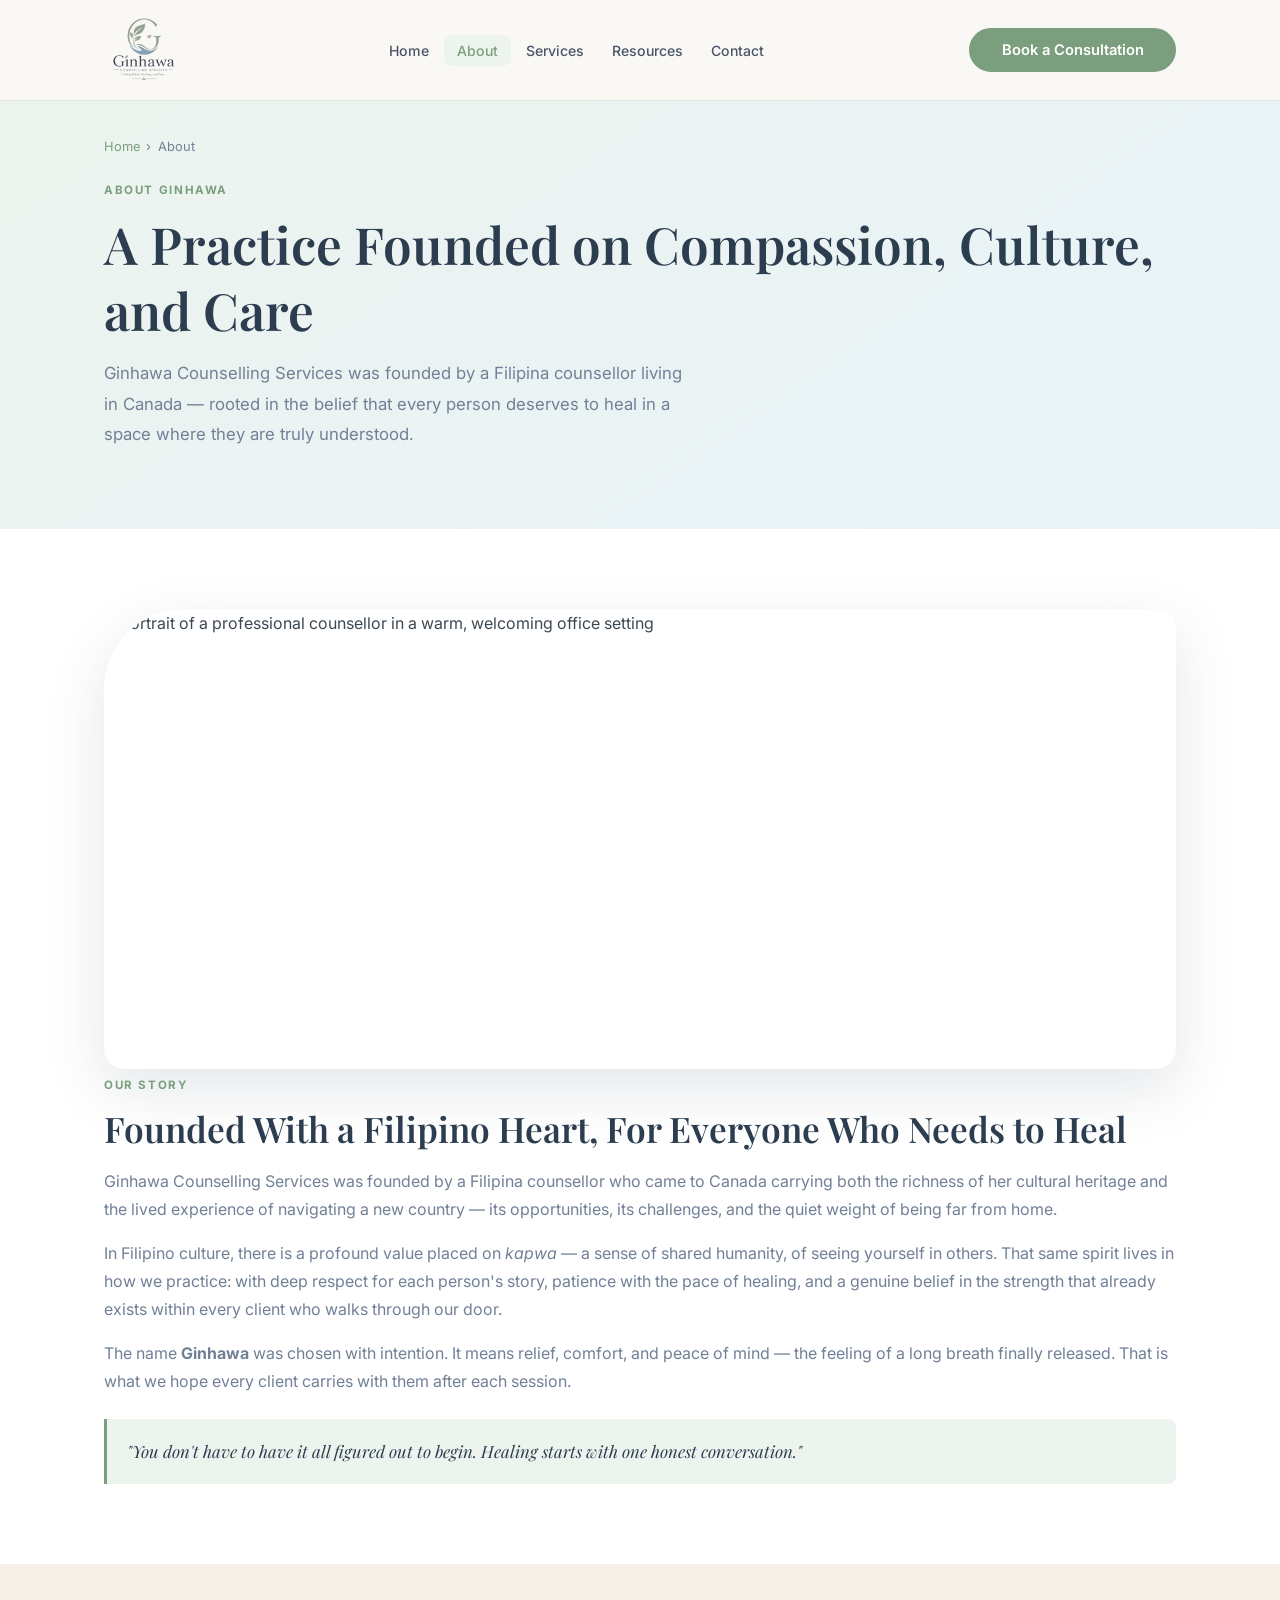
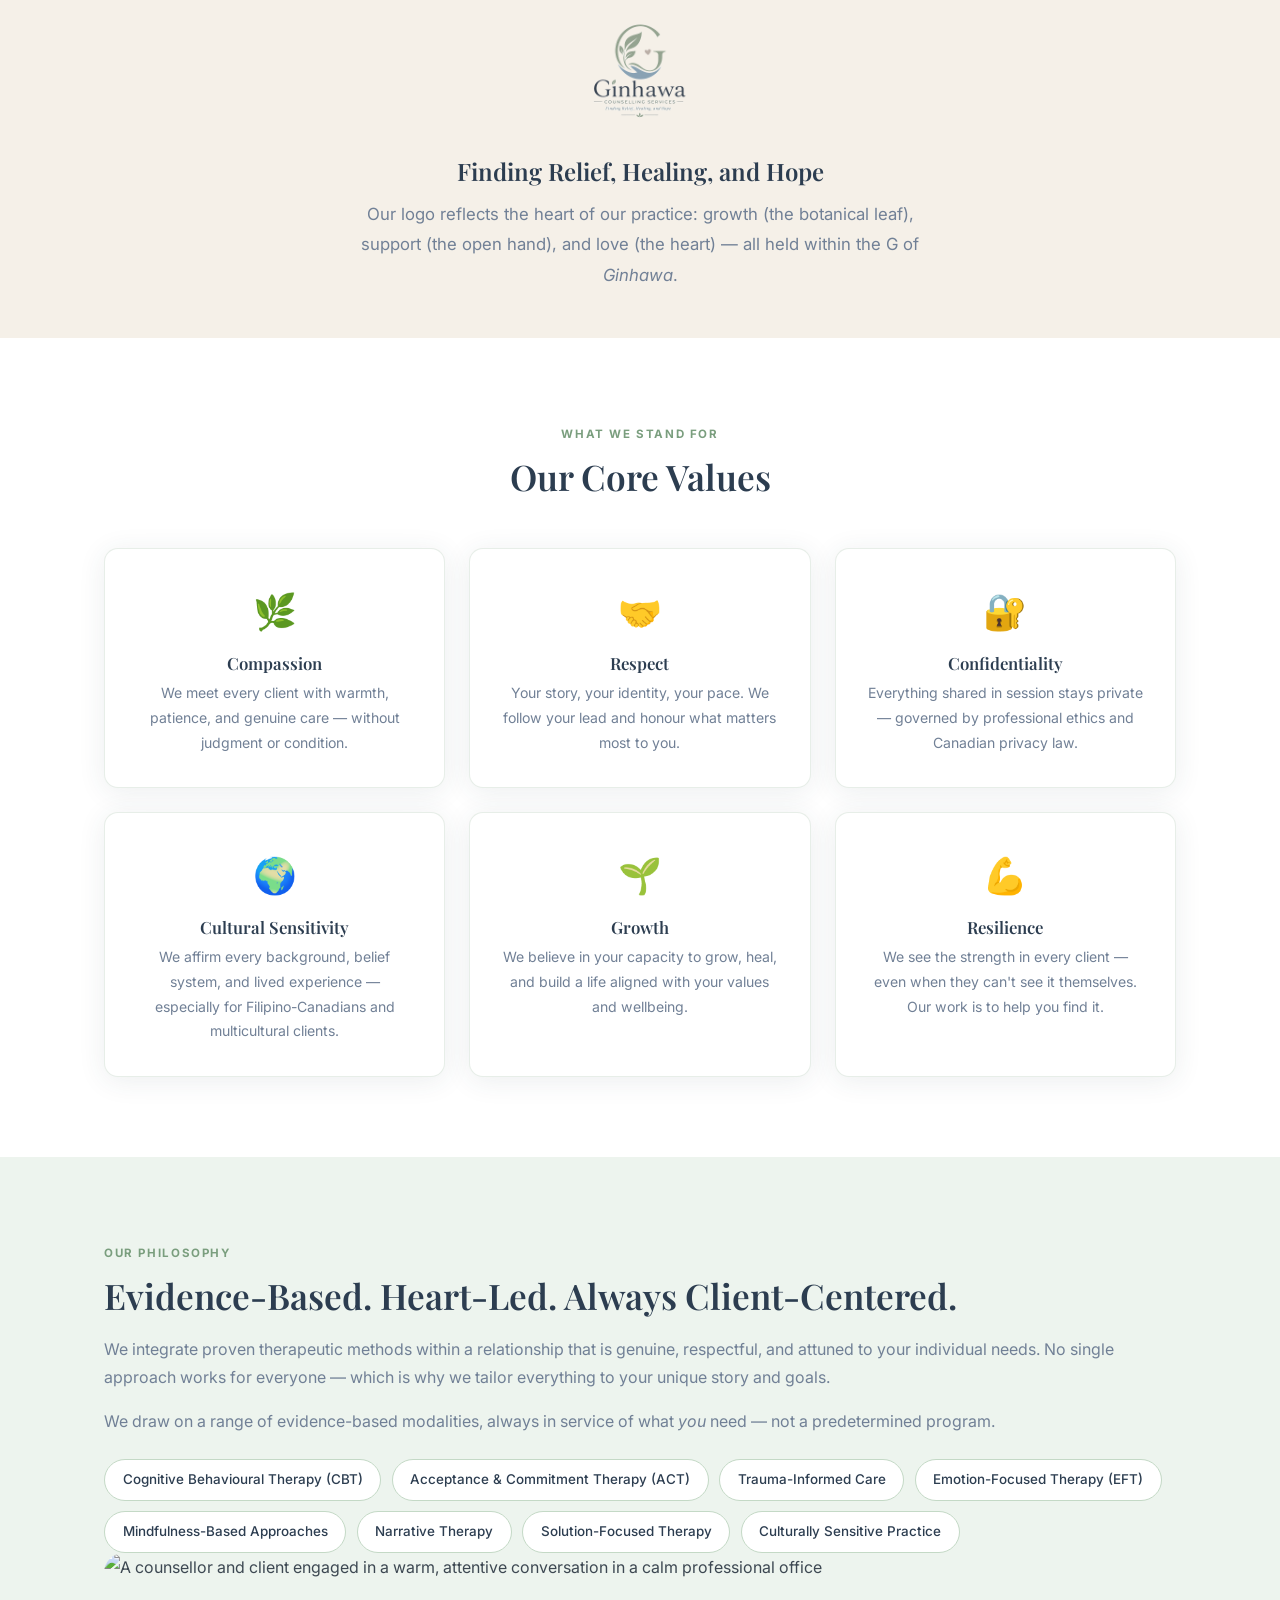
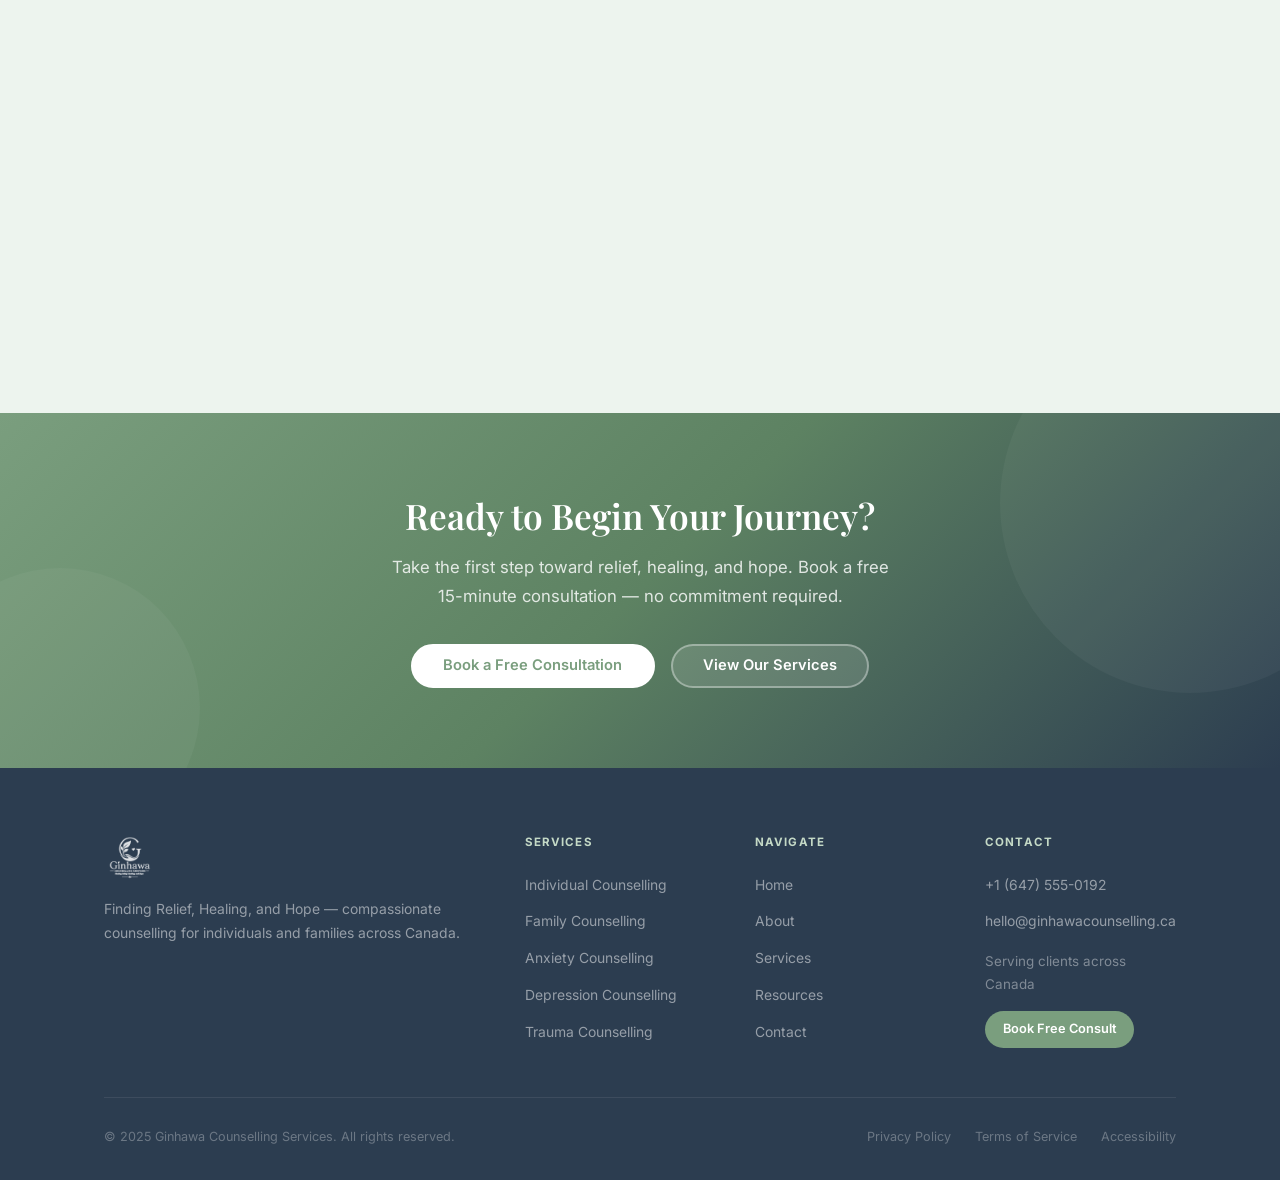
==== commit de0337f2: "Update about.html Fixed 2 column in mobile" ====
--- a/pages/about.html
+++ b/pages/about.html
@@ -56,7 +56,7 @@
 <!-- FOUNDER STORY -->
 <section class="section" style="background:var(--white)">
   <div class="container">
-    <div style="display:grid;grid-template-columns:1fr 1fr;gap:4rem;align-items:center">
+    <div class="two-col">
       <div>
         <img src="https://images.unsplash.com/photo-1543269664-56d93c1b41a6?w=700&q=80"
           alt="Portrait of a professional counsellor in a warm, welcoming office setting"
@@ -131,7 +131,7 @@
 <!-- COUNSELLING PHILOSOPHY -->
 <section class="section" style="background:var(--sage-pale)">
   <div class="container">
-    <div style="display:grid;grid-template-columns:1fr 1fr;gap:4rem;align-items:center">
+    <div class="two-col">
       <div>
         <span class="label">Our Philosophy</span>
         <h2>Evidence-Based. Heart-Led. Always Client-Centered.</h2>
